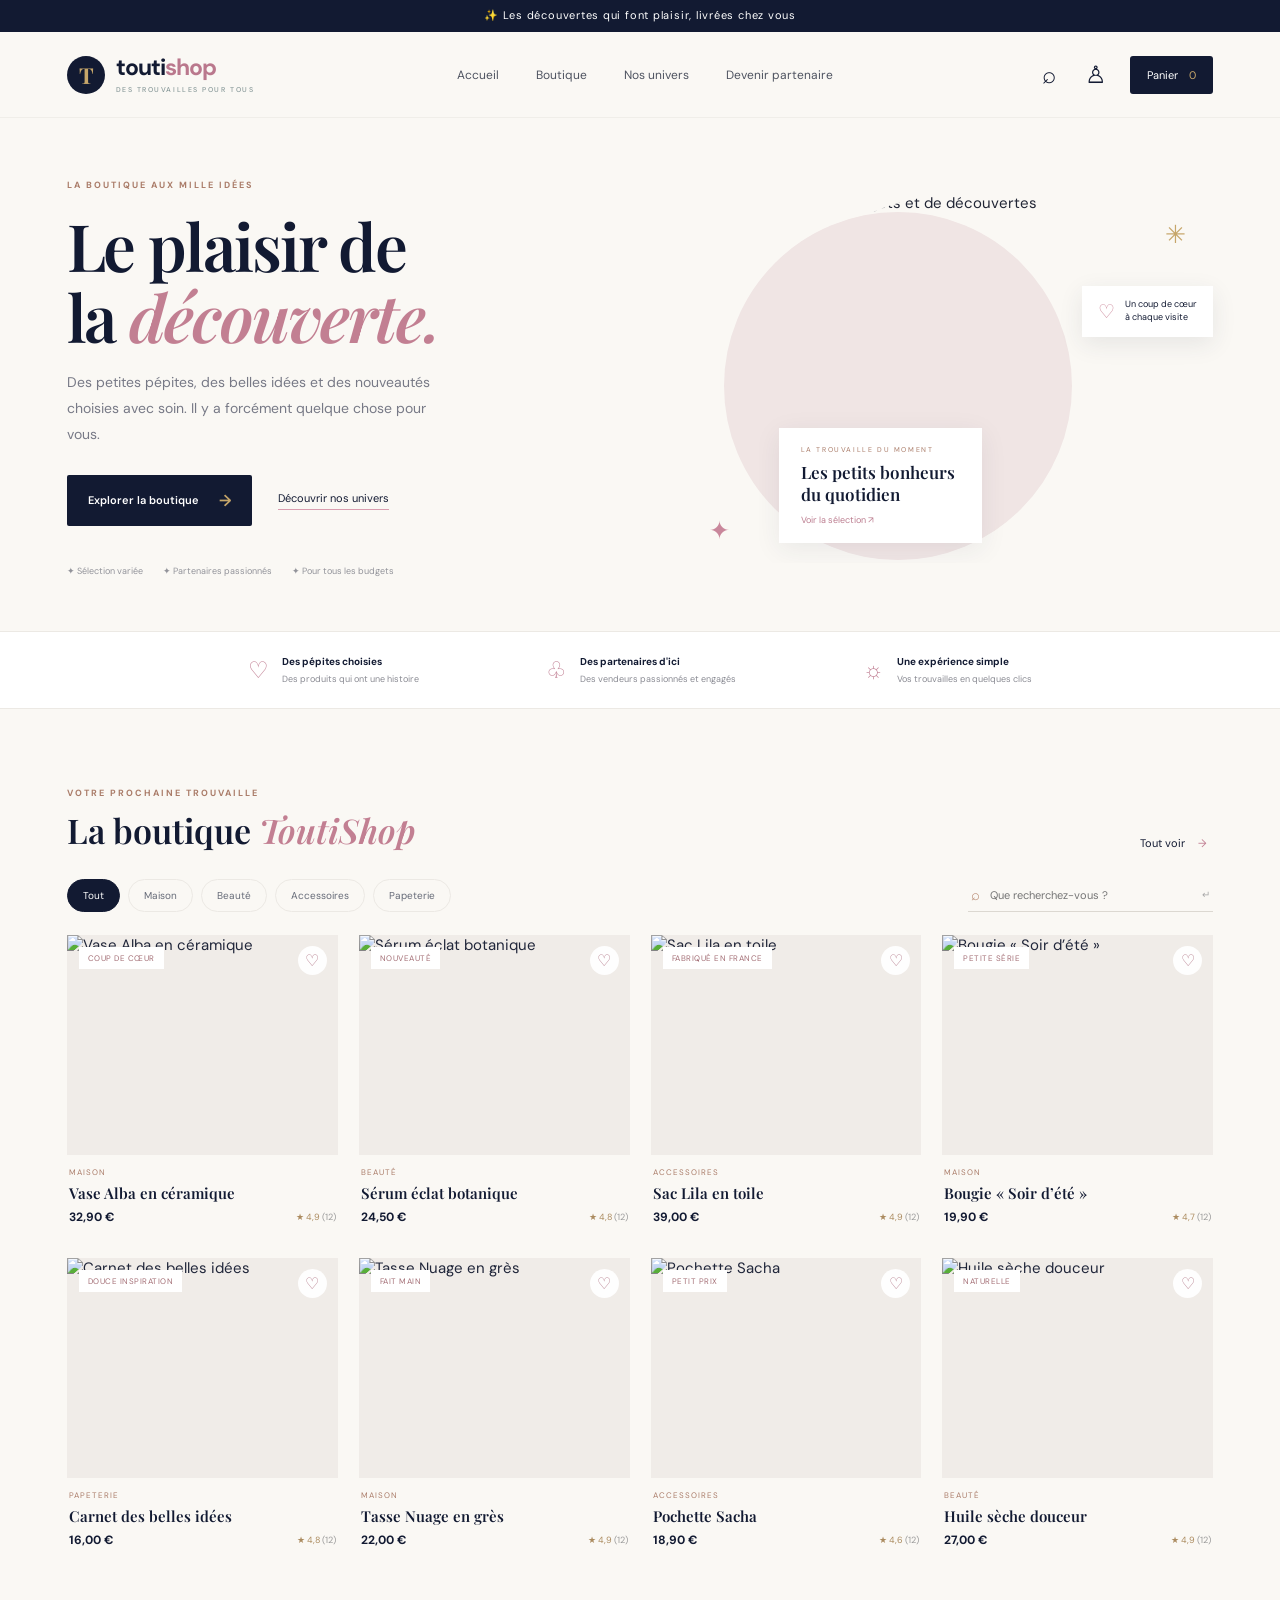
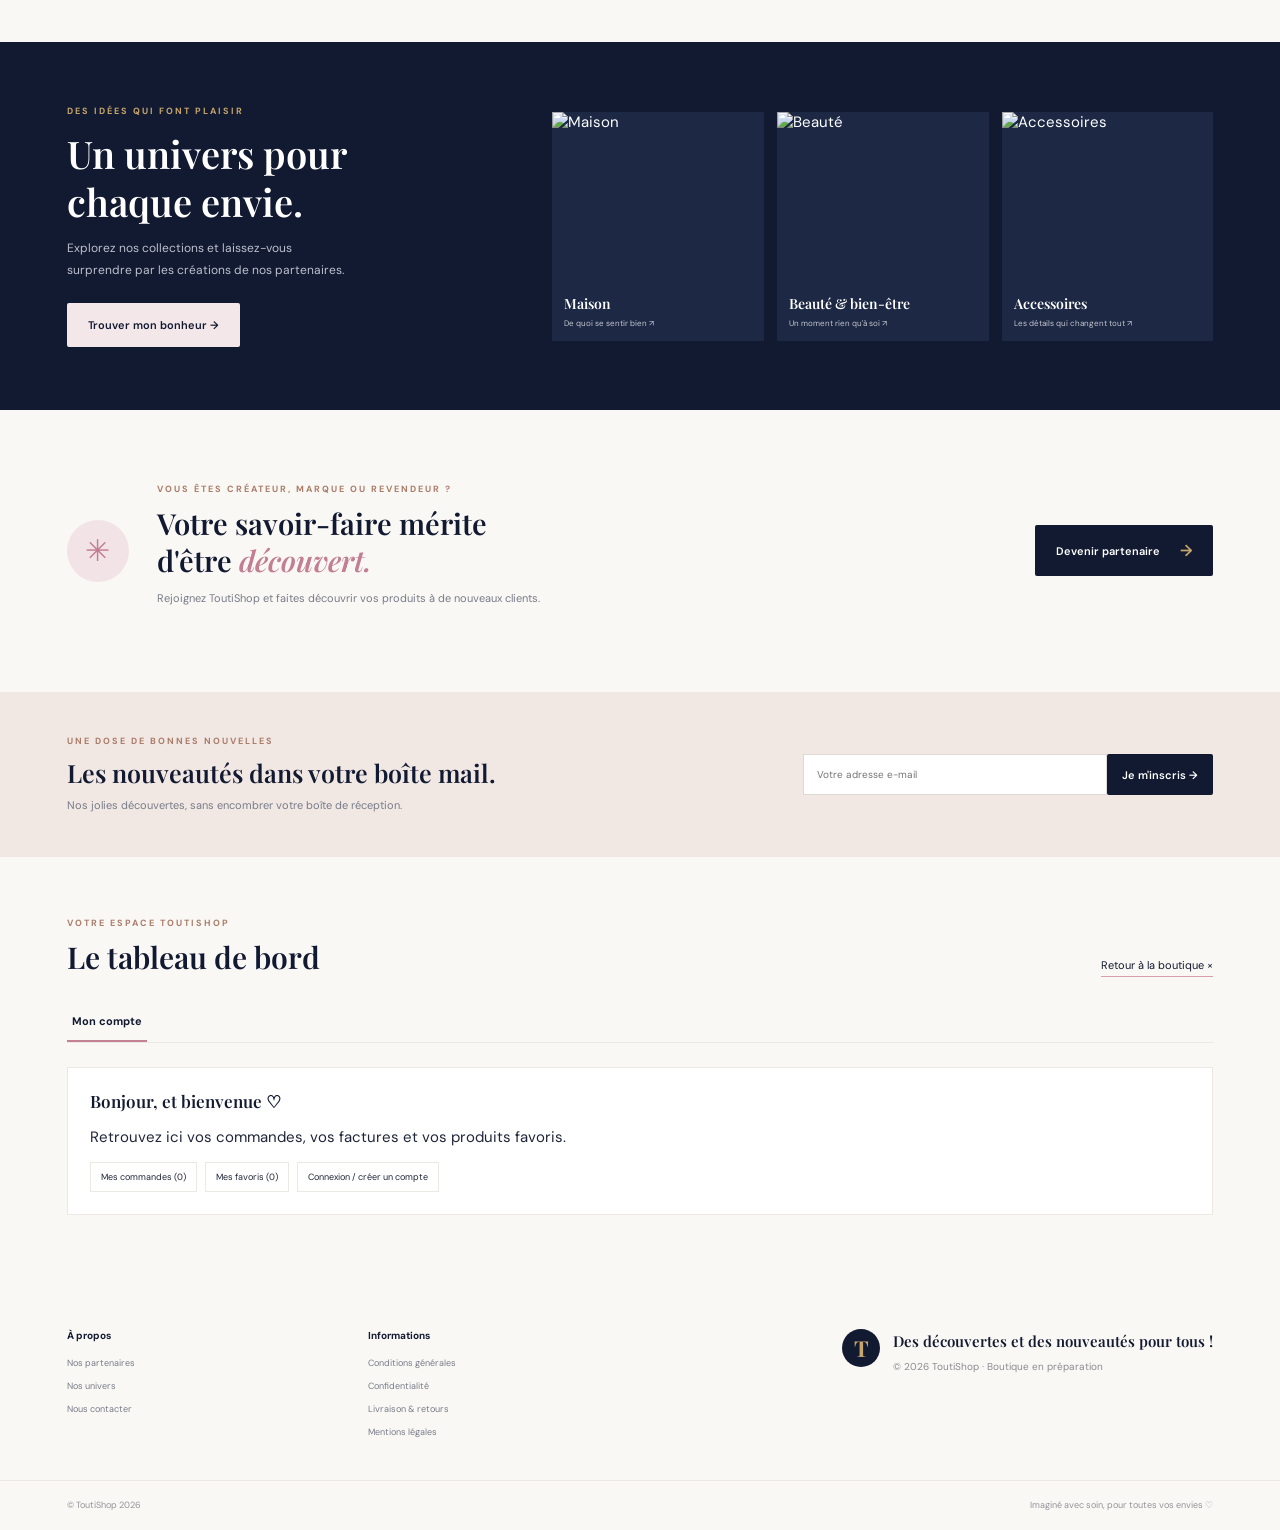
==== public/index.html @ a7beb58e "Add files via upload" ====
<!doctype html>
<html lang="fr">
<head>
  <meta charset="utf-8"><meta name="viewport" content="width=device-width,initial-scale=1">
  <meta name="theme-color" content="#11192f"><meta name="description" content="ToutiShop — Des découvertes et des nouveautés pour tous !">
  <title>ToutiShop — Des découvertes pour tous</title><link rel="preconnect" href="https://fonts.googleapis.com"><link rel="preconnect" href="https://fonts.gstatic.com" crossorigin><link href="https://fonts.googleapis.com/css2?family=DM+Sans:wght@400;500;600;700&family=Playfair+Display:wght@600;700&display=swap" rel="stylesheet"><link rel="stylesheet" href="styles.css">
</head>
<body>
<div class="announcement">✨ Les découvertes qui font plaisir, livrées chez vous</div>
<header class="topbar"><a class="brand" href="#accueil"><span class="brand-mark">T</span><span>touti<span class="brand-pink">shop</span><small>DES TROUVAILLES POUR TOUS</small></span></a><button class="mobile-menu" id="mobileMenu">☰</button><nav id="mainNav"><a href="#accueil">Accueil</a><a href="#boutique">Boutique</a><a href="#univers">Nos univers</a><a href="#partenaires">Devenir partenaire</a></nav><div class="head-actions"><button class="icon-btn" id="searchJump" aria-label="Rechercher">⌕</button><button class="icon-btn" id="accountBtn" aria-label="Mon compte">♙</button><button class="cart-button" id="cartButton">Panier <span id="cartCount">0</span></button></div></header>
<main id="app">
<section class="hero" id="accueil"><div class="hero-copy"><div class="eyebrow">LA BOUTIQUE AUX MILLE IDÉES</div><h1>Le plaisir de<br>la <em>découverte.</em></h1><p>Des petites pépites, des belles idées et des nouveautés choisies avec soin. Il y a forcément quelque chose pour vous.</p><div class="hero-actions"><a class="button primary" href="#boutique">Explorer la boutique <span>→</span></a><a class="text-link" href="#univers">Découvrir nos univers</a></div><div class="hero-trust"><span>✦ Sélection variée</span><span>✦ Partenaires passionnés</span><span>✦ Pour tous les budgets</span></div></div><div class="hero-visual"><div class="hero-orb"></div><div class="hero-photo"><img src="https://images.unsplash.com/photo-1490312278390-ab64016e0aa9?auto=format&fit=crop&w=1050&q=85" alt="Sélection d'objets et de découvertes"/><div class="photo-label"><span>LA TROUVAILLE DU MOMENT</span><strong>Les petits bonheurs<br>du quotidien</strong><a href="#boutique">Voir la sélection ↗</a></div></div><div class="floating-note">♡ <span>Un coup de cœur<br>à chaque visite</span></div><div class="sparkle s1">✳</div><div class="sparkle s2">✦</div></div></section>
<section class="perks"><div><span class="perk-icon">♡</span><p><b>Des pépites choisies</b><small>Des produits qui ont une histoire</small></p></div><div><span class="perk-icon">♧</span><p><b>Des partenaires d'ici</b><small>Des vendeurs passionnés et engagés</small></p></div><div><span class="perk-icon">☼</span><p><b>Une expérience simple</b><small>Vos trouvailles en quelques clics</small></p></div></section>
<section class="shop-section" id="boutique"><div class="section-heading"><div><div class="eyebrow">VOTRE PROCHAINE TROUVAILLE</div><h2>La boutique <em>ToutiShop</em></h2></div><button class="view-all" id="clearFilters">Tout voir <span>→</span></button></div><div class="shop-tools"><div class="category-pills" id="categories"></div><label class="searchbox"><span>⌕</span><input id="searchInput" placeholder="Que recherchez-vous ?"><kbd>↵</kbd></label></div><div class="product-grid" id="productGrid"></div><div class="empty-state hidden" id="emptyState">Aucun article ne correspond à votre recherche. Essayez un autre mot-clé.</div></section>
<section class="editorial" id="univers"><div><div class="eyebrow">DES IDÉES QUI FONT PLAISIR</div><h2>Un univers pour<br>chaque envie.</h2><p>Explorez nos collections et laissez-vous surprendre par les créations de nos partenaires.</p><a class="button light" href="#boutique">Trouver mon bonheur →</a></div><div class="editorial-cards"><button class="universe-card" data-cat="Maison"><img src="https://images.unsplash.com/photo-1616486338812-3dadae4b4ace?auto=format&fit=crop&w=600&q=80" alt="Maison"><span>Maison</span><small>De quoi se sentir bien ↗</small></button><button class="universe-card" data-cat="Beauté"><img src="https://images.unsplash.com/photo-1608248543803-ba4f8c70ae0b?auto=format&fit=crop&w=600&q=80" alt="Beauté"><span>Beauté & bien-être</span><small>Un moment rien qu'à soi ↗</small></button><button class="universe-card" data-cat="Accessoires"><img src="https://images.unsplash.com/photo-1548036328-c9fa89d128fa?auto=format&fit=crop&w=600&q=80" alt="Accessoires"><span>Accessoires</span><small>Les détails qui changent tout ↗</small></button></div></section>
<section class="partner-band" id="partenaires"><div class="partner-icon">✳</div><div><div class="eyebrow">VOUS ÊTES CRÉATEUR, MARQUE OU REVENDEUR ?</div><h2>Votre savoir-faire mérite<br>d'être <em>découvert.</em></h2><p>Rejoignez ToutiShop et faites découvrir vos produits à de nouveaux clients.</p></div><button class="button primary" id="partnerJoin">Devenir partenaire <span>→</span></button></section>
<section class="newsletter"><div><div class="eyebrow">UNE DOSE DE BONNES NOUVELLES</div><h2>Les nouveautés dans votre boîte mail.</h2><p>Nos jolies découvertes, sans encombrer votre boîte de réception.</p></div><form id="newsletterForm"><input type="email" placeholder="Votre adresse e-mail" required><button class="button primary">Je m'inscris →</button></form></section>
<section class="workspace" id="espace"><div class="workspace-head"><div><div class="eyebrow">VOTRE ESPACE TOUTISHOP</div><h2>Le tableau de bord</h2></div><button id="closeWorkspace" class="text-link">Retour à la boutique ×</button></div><div class="role-tabs"><button class="role-tab active" data-role="client">Mon compte</button><button class="role-tab hidden" data-role="partner">Espace partenaire</button><button class="role-tab hidden" data-role="admin">Administration</button></div><div id="dashboard"></div></section>
<section class="legal"><div><b>À propos</b><a href="#partenaires">Nos partenaires</a><a href="#univers">Nos univers</a><button data-legal="contact">Nous contacter</button></div><div><b>Informations</b><button data-legal="cgv">Conditions générales</button><button data-legal="privacy">Confidentialité</button><button data-legal="returns">Livraison & retours</button><button data-legal="legal">Mentions légales</button></div><div class="legal-note"><span class="brand-mark">T</span><p>Des découvertes et des nouveautés pour tous !<br><small>© 2026 ToutiShop · Boutique en préparation</small></p></div></section>
</main><footer><span>© ToutiShop 2026</span><span>Imaginé avec soin, pour toutes vos envies ♡</span></footer>
<div class="overlay hidden" id="overlay"><section class="dialog" role="dialog" aria-modal="true"><button class="dialog-close" id="dialogClose">×</button><div id="dialogContent"></div></section></div>
<div class="toast" id="toast"></div>
<script src="app.js"></script>
</body></html>
---- public/styles.css ----
:root{--navy:#121a32;--navy2:#1c2744;--pink:#d99daf;--pink-light:#f6e9ec;--cream:#faf8f4;--gold:#c6a66a;--ink:#20263a;--muted:#777b89;--line:#ece9e4;--white:#fff;--serif:'Playfair Display',Georgia,serif;--sans:'DM Sans',Arial,sans-serif}*{box-sizing:border-box}html{scroll-behavior:smooth}body{margin:0;background:var(--cream);color:var(--ink);font:15px var(--sans)}button,input{font:inherit}button{cursor:pointer;color:inherit}a{color:inherit;text-decoration:none}.announcement{height:32px;background:var(--navy);color:#fff;text-align:center;font-size:11px;letter-spacing:.07em;padding:8px}.topbar{height:86px;display:flex;align-items:center;justify-content:space-between;padding:0 max(calc((100vw - 1240px)/2),5.2vw);background:var(--cream);position:sticky;top:0;z-index:10;border-bottom:1px solid #f0eee9}.brand{display:flex;align-items:center;gap:11px;color:var(--navy);font-weight:700;font-size:23px;letter-spacing:-1px;line-height:1}.brand-mark{display:grid;place-items:center;width:38px;height:38px;background:var(--navy);border-radius:50%;color:var(--gold);font:700 22px var(--serif)}.brand-pink{color:#ba788d}.brand small{display:block;font:500 7px var(--sans);letter-spacing:1.55px;margin-top:6px;color:#899}.topbar nav{display:flex;gap:37px;font-size:12px;color:#4e5360}.topbar nav a:hover,.text-link:hover{color:#b16d83}.head-actions{display:flex;align-items:center;gap:17px}.icon-btn{border:0;background:none;font-size:24px;color:var(--navy)}.cart-button{background:var(--navy);color:white;border:0;border-radius:3px;padding:12px 17px;font-size:11px}.cart-button span{margin-left:8px;color:var(--gold)}.mobile-menu{display:none}.hero{max-width:1240px;margin:auto;min-height:565px;padding:61px 0 54px;display:grid;grid-template-columns:1fr 1fr;align-items:center;gap:5%}.eyebrow{font-size:9px;letter-spacing:2px;color:#aa7c69;font-weight:700}.hero h1{font:600 clamp(48px,5.1vw,70px)/1.08 var(--serif);letter-spacing:-2.1px;color:var(--navy);margin:19px 0}.hero h1 em,h2 em{color:#c27f92;font-weight:600}.hero-copy>p{color:#777986;max-width:390px;line-height:1.85;font-size:14px}.hero-actions{display:flex;align-items:center;gap:26px;margin-top:27px}.button{display:inline-flex;justify-content:center;align-items:center;gap:20px;border:0;padding:15px 21px;font-size:11px;font-weight:600;border-radius:2px}.primary{background:var(--navy);color:#fff}.primary span{color:var(--gold);font-size:16px}.text-link{font-size:11px;border:0;background:none;color:var(--navy);padding:0;border-bottom:1px solid var(--pink);padding-bottom:4px}.hero-trust{display:flex;gap:20px;margin-top:39px;color:#92939a;font-size:9px}.hero-visual{height:414px;position:relative}.hero-orb{position:absolute;width:348px;height:348px;border-radius:50%;background:#f0e5e4;top:19px;left:55px}.hero-photo{position:absolute;inset:0 22px 0 90px;overflow:hidden;border-radius:48% 48% 3px 3px}.hero-photo img{width:100%;height:100%;object-fit:cover;filter:saturate(.76)}.photo-label{position:absolute;bottom:20px;left:20px;background:white;padding:17px 22px;min-width:203px;box-shadow:0 6px 25px #28304a14}.photo-label span{display:block;font-size:7px;letter-spacing:1.6px;color:#aa7c69;margin-bottom:7px}.photo-label strong{display:block;font:600 17px/1.3 var(--serif);color:var(--navy)}.photo-label a{font-size:9px;color:#bc7e90;display:block;margin-top:9px}.floating-note{position:absolute;right:0;top:93px;background:white;padding:12px 16px;box-shadow:0 7px 25px #27304b18;color:#ce8fa0;font-size:19px;display:flex;gap:10px;align-items:center}.floating-note span{font-size:9px;line-height:1.5;color:var(--navy)}.sparkle{position:absolute;color:var(--gold);font-size:25px}.s1{top:25px;right:27px}.s2{bottom:16px;left:40px;color:#c9879b}.perks{border-block:1px solid var(--line);display:flex;justify-content:center;gap:11%;padding:23px 5%;background:#fff}.perks>div{display:flex;gap:13px;align-items:center}.perk-icon{font-size:23px;color:#c48699}.perks p{margin:0}.perks b,.perks small{display:block}.perks b{font-size:10px;color:var(--navy);margin-bottom:5px}.perks small{font-size:9px;color:#8a8b93}.shop-section{max-width:1240px;margin:auto;padding:78px 0 82px}.section-heading,.workspace-head{display:flex;justify-content:space-between;align-items:end}.section-heading h2,.editorial h2,.partner-band h2,.newsletter h2,.workspace h2{font:600 34px/1.25 var(--serif);margin:10px 0 0;color:var(--navy)}.view-all{background:none;border:0;color:var(--navy);font-size:11px}.view-all span{color:#c17e92;margin-left:10px}.shop-tools{display:flex;align-items:center;justify-content:space-between;margin:28px 0 23px}.category-pills{display:flex;gap:8px;flex-wrap:wrap}.pill{padding:9px 15px;border:1px solid var(--line);background:transparent;border-radius:30px;font-size:10px;color:#666b78}.pill.active{background:var(--navy);border-color:var(--navy);color:white}.searchbox{width:245px;display:flex;align-items:center;gap:8px;border-bottom:1px solid #dcd8d1;padding:6px 3px;color:#b88a72}.searchbox input{border:0;background:transparent;outline:none;width:100%;font-size:11px}.searchbox kbd{font-size:10px;color:#aaa}.product-grid{display:grid;grid-template-columns:repeat(4,1fr);gap:21px}.product-card{min-width:0}.product-image{height:255px;position:relative;background:#f0ece8;overflow:hidden}.product-image img{width:100%;height:100%;object-fit:cover;transition:transform .35s}.product-card:hover img{transform:scale(1.04)}.badge{position:absolute;top:12px;left:12px;background:white;padding:6px 9px;font-size:8px;color:#a46f76;letter-spacing:.5px}.wish{position:absolute;right:11px;top:11px;background:#ffffffeb;border:0;border-radius:50%;width:29px;height:29px;color:#b57c8c;font-size:16px}.wish.selected{background:#c48094;color:white}.quick-add{position:absolute;bottom:10px;left:10px;right:10px;border:0;background:#fff;color:var(--navy);font-size:10px;padding:11px;transform:translateY(60px);transition:.2s}.product-card:hover .quick-add,.quick-add:focus{transform:translateY(0)}.product-meta{padding:12px 2px}.product-cat{font-size:8px;color:#aa7c69;letter-spacing:1px;text-transform:uppercase}.product-meta h3{font:600 15px var(--serif);margin:6px 0;color:var(--navy)}.product-bottom{display:flex;justify-content:space-between;align-items:center}.price{font-size:12px;font-weight:700;color:var(--navy)}.rating{font-size:9px;color:#ab8b5f}.editorial{background:var(--navy);color:white;padding:63px max(calc((100vw - 1240px)/2),5.2vw);display:grid;grid-template-columns:.8fr 1.2fr;gap:45px;align-items:center}.editorial .eyebrow{color:var(--gold)}.editorial h2{color:#fff;font-size:38px;margin:13px 0}.editorial p{color:#bdc1cd;max-width:280px;font-size:12px;line-height:1.8;margin:0 0 22px}.light{background:#f4e7e9;color:var(--navy)}.editorial-cards{display:grid;grid-template-columns:repeat(3,1fr);gap:13px}.universe-card{padding:0 0 13px;border:0;background:#1c2844;color:white;text-align:left;overflow:hidden}.universe-card img{width:100%;height:171px;object-fit:cover;display:block;margin-bottom:11px;filter:saturate(.8)}.universe-card span,.universe-card small{display:block;margin:0 12px}.universe-card span{font:600 14px var(--serif)}.universe-card small{font-size:8px;color:#c5c8d0;margin-top:5px}.partner-band{max-width:1240px;margin:0 auto;padding:73px 0;display:flex;align-items:center;gap:28px}.partner-icon{width:62px;height:62px;display:grid;place-items:center;border-radius:50%;background:#f2e4e6;color:#c27e91;font-size:30px;flex:none}.partner-band h2{font-size:29px}.partner-band p,.newsletter p{font-size:11px;color:#777b89;line-height:1.7}.partner-band .button{margin-left:auto}.newsletter{background:#f1e8e4;padding:43px max(calc((100vw - 1240px)/2),5.2vw);display:flex;align-items:center;justify-content:space-between}.newsletter h2{font-size:25px}.newsletter p{margin:8px 0 0}.newsletter form{display:flex;gap:0;width:410px}.newsletter input{min-width:0;flex:1;border:1px solid #e0d8d3;background:#fff;padding:13px;font-size:10px}.newsletter .button{padding:0 15px}.legal{max-width:1240px;margin:auto;padding:42px 0;display:grid;grid-template-columns:1fr 1fr 2fr;gap:30px}.legal>div:not(.legal-note){display:flex;flex-direction:column;gap:11px}.legal b{font-size:10px;color:var(--navy);margin-bottom:4px}.legal a,.legal button{font-size:9px;color:#777b89;text-align:left;border:0;background:none;padding:0}.legal-note{display:flex;align-items:flex-start;justify-content:flex-end;gap:13px}.legal-note p{font:600 15px var(--serif);color:var(--navy);margin:2px 0}.legal-note small{font:10px var(--sans);color:#8a8b93;display:block;margin-top:9px}footer{height:50px;border-top:1px solid var(--line);display:flex;justify-content:space-between;align-items:center;padding:0 max(calc((100vw - 1240px)/2),5.2vw);color:#92939a;font-size:9px}.overlay{position:fixed;inset:0;z-index:30;background:#121a32a6;display:grid;place-items:center;padding:20px}.hidden{display:none!important}.dialog{position:relative;background:var(--cream);width:min(510px,100%);max-height:90vh;overflow:auto;padding:35px}.dialog-close{position:absolute;right:15px;top:12px;background:none;border:0;font-size:25px;color:#777}.dialog h2{font:600 28px var(--serif);color:var(--navy);margin:6px 0 12px}.dialog p{font-size:12px;color:#777b89;line-height:1.75}.dialog label{display:block;font-size:10px;color:#505565;margin:15px 0 5px}.dialog input,.dialog select,.dialog textarea{width:100%;padding:12px;border:1px solid #e4e0da;background:white;outline-color:#c9879b;font-size:12px}.dialog .button{margin-top:17px;width:100%}.dialog .form-row{display:grid;grid-template-columns:1fr 1fr;gap:13px}.toast{position:fixed;bottom:24px;left:50%;transform:translate(-50%,20px);background:var(--navy);color:white;padding:13px 20px;font-size:11px;opacity:0;transition:.25s;z-index:50;pointer-events:none}.toast.show{opacity:1;transform:translate(-50%,0)}.empty-state{padding:60px;text-align:center;color:#777}.workspace{max-width:1240px;margin:auto;padding:60px 0;min-height:330px}.workspace .workspace-head{margin-bottom:25px}.workspace h2{font-size:30px}.role-tabs{display:flex;border-bottom:1px solid var(--line);gap:20px;margin-bottom:24px}.role-tab{border:0;border-bottom:2px solid transparent;background:none;padding:12px 5px;font-size:11px;color:#747783}.role-tab.active{border-color:#c48094;color:var(--navy);font-weight:700}.dashboard-card{background:white;padding:22px;border:1px solid var(--line);margin:12px 0}.dashboard-card h3{font:600 17px var(--serif);color:var(--navy);margin:0 0 12px}.metric-grid{display:grid;grid-template-columns:repeat(4,1fr);gap:12px}.metric{background:white;border:1px solid var(--line);padding:18px}.metric small{display:block;font-size:9px;color:#868893}.metric strong{display:block;font:600 23px var(--serif);color:var(--navy);margin-top:8px}.data-table{width:100%;border-collapse:collapse;font-size:10px}.data-table th,.data-table td{text-align:left;padding:11px 8px;border-bottom:1px solid var(--line)}.data-table th{color:#777;font-weight:500}.status{display:inline-block;background:#f5e9eb;color:#9c6071;border-radius:20px;padding:5px 8px;font-size:8px}.dashboard-actions{display:flex;gap:8px;flex-wrap:wrap}.small-btn{border:1px solid var(--line);padding:8px 10px;background:white;font-size:9px}.small-btn:hover{border-color:#bd8192;color:#a8667a}.legal-copy h3{font:600 17px var(--serif);color:var(--navy)}@media(max-width:1320px){.hero,.shop-section,.partner-band,.legal,.workspace{margin-left:5.2vw;margin-right:5.2vw}.hero{min-height:500px}.hero-visual{height:370px}.product-image{height:220px}}@media(max-width:850px){.topbar{height:70px;padding:0 5vw}.topbar nav{display:none;position:absolute;top:70px;left:0;right:0;background:var(--cream);padding:20px;flex-direction:column;gap:20px;border-bottom:1px solid var(--line)}.topbar nav.open{display:flex}.mobile-menu{display:block;background:none;border:0;font-size:22px;order:3}.head-actions{gap:8px}.icon-btn{font-size:20px}.cart-button{padding:10px;font-size:10px}.hero{padding-top:43px;grid-template-columns:1fr 1fr;gap:2%}.hero h1{font-size:52px}.hero-trust{gap:8px;flex-wrap:wrap}.hero-visual{height:330px}.hero-orb{width:280px;height:280px;left:15px}.hero-photo{left:45px;right:0}.floating-note{right:-10px}.perks{gap:4%;padding:20px 3%}.perks small{max-width:120px}.product-grid{grid-template-columns:repeat(2,1fr)}.editorial{grid-template-columns:1fr;padding-top:48px;padding-bottom:48px}.editorial-cards{grid-row:1}.universe-card img{height:150px}.partner-band{flex-wrap:wrap}.partner-band .button{margin-left:90px}.newsletter{padding:35px 5%;gap:15px}.newsletter form{width:50%}.legal{grid-template-columns:1fr 1fr}.legal-note{justify-content:flex-start;grid-column:1/-1}.metric-grid{grid-template-columns:repeat(2,1fr)}}@media(max-width:560px){.announcement{font-size:9px}.brand{font-size:19px}.brand-mark{width:32px;height:32px}.brand small{font-size:6px}.head-actions{gap:4px}.hero{display:flex;flex-direction:column;align-items:stretch;padding-top:42px}.hero h1{font-size:54px}.hero-visual{height:335px;margin-top:12px}.hero-photo{left:35px;right:10px}.hero-orb{left:8px}.hero-trust{font-size:8px}.perks{display:grid;grid-template-columns:1fr 1fr;gap:18px;padding:22px 7%}.perk-icon{font-size:19px}.perks small{font-size:8px}.shop-section{padding:52px 0}.section-heading h2{font-size:28px}.shop-tools{align-items:flex-start;flex-direction:column;gap:14px}.searchbox{width:100%}.category-pills{gap:5px}.pill{padding:8px 10px;font-size:9px}.product-grid{gap:12px}.product-image{height:190px}.product-meta h3{font-size:13px}.quick-add{transform:none}.editorial{gap:23px}.editorial h2{font-size:32px}.editorial-cards{gap:7px}.universe-card img{height:105px}.universe-card span{font-size:11px;margin:0 7px}.universe-card small{font-size:7px;margin:5px 7px}.partner-band{padding:44px 0;gap:14px}.partner-icon{width:45px;height:45px}.partner-band h2{font-size:24px}.partner-band p{font-size:10px}.partner-band .button{margin:10px 0 0 59px}.newsletter{display:block}.newsletter h2{font-size:23px}.newsletter form{width:100%;margin-top:18px}.newsletter .button{font-size:9px}.legal{gap:22px;padding:32px 0}.legal-note p{font-size:13px}footer{padding:0 5%;font-size:8px}.role-tabs{gap:9px}.role-tab{font-size:9px;padding-inline:0}.metric-grid{gap:7px}.metric{padding:12px}.metric strong{font-size:19px}.data-table{font-size:8px}.dashboard-card{overflow:auto;padding:14px}.dialog{padding:30px 20px}.dialog .form-row{grid-template-columns:1fr}.workspace{padding:42px 0}}
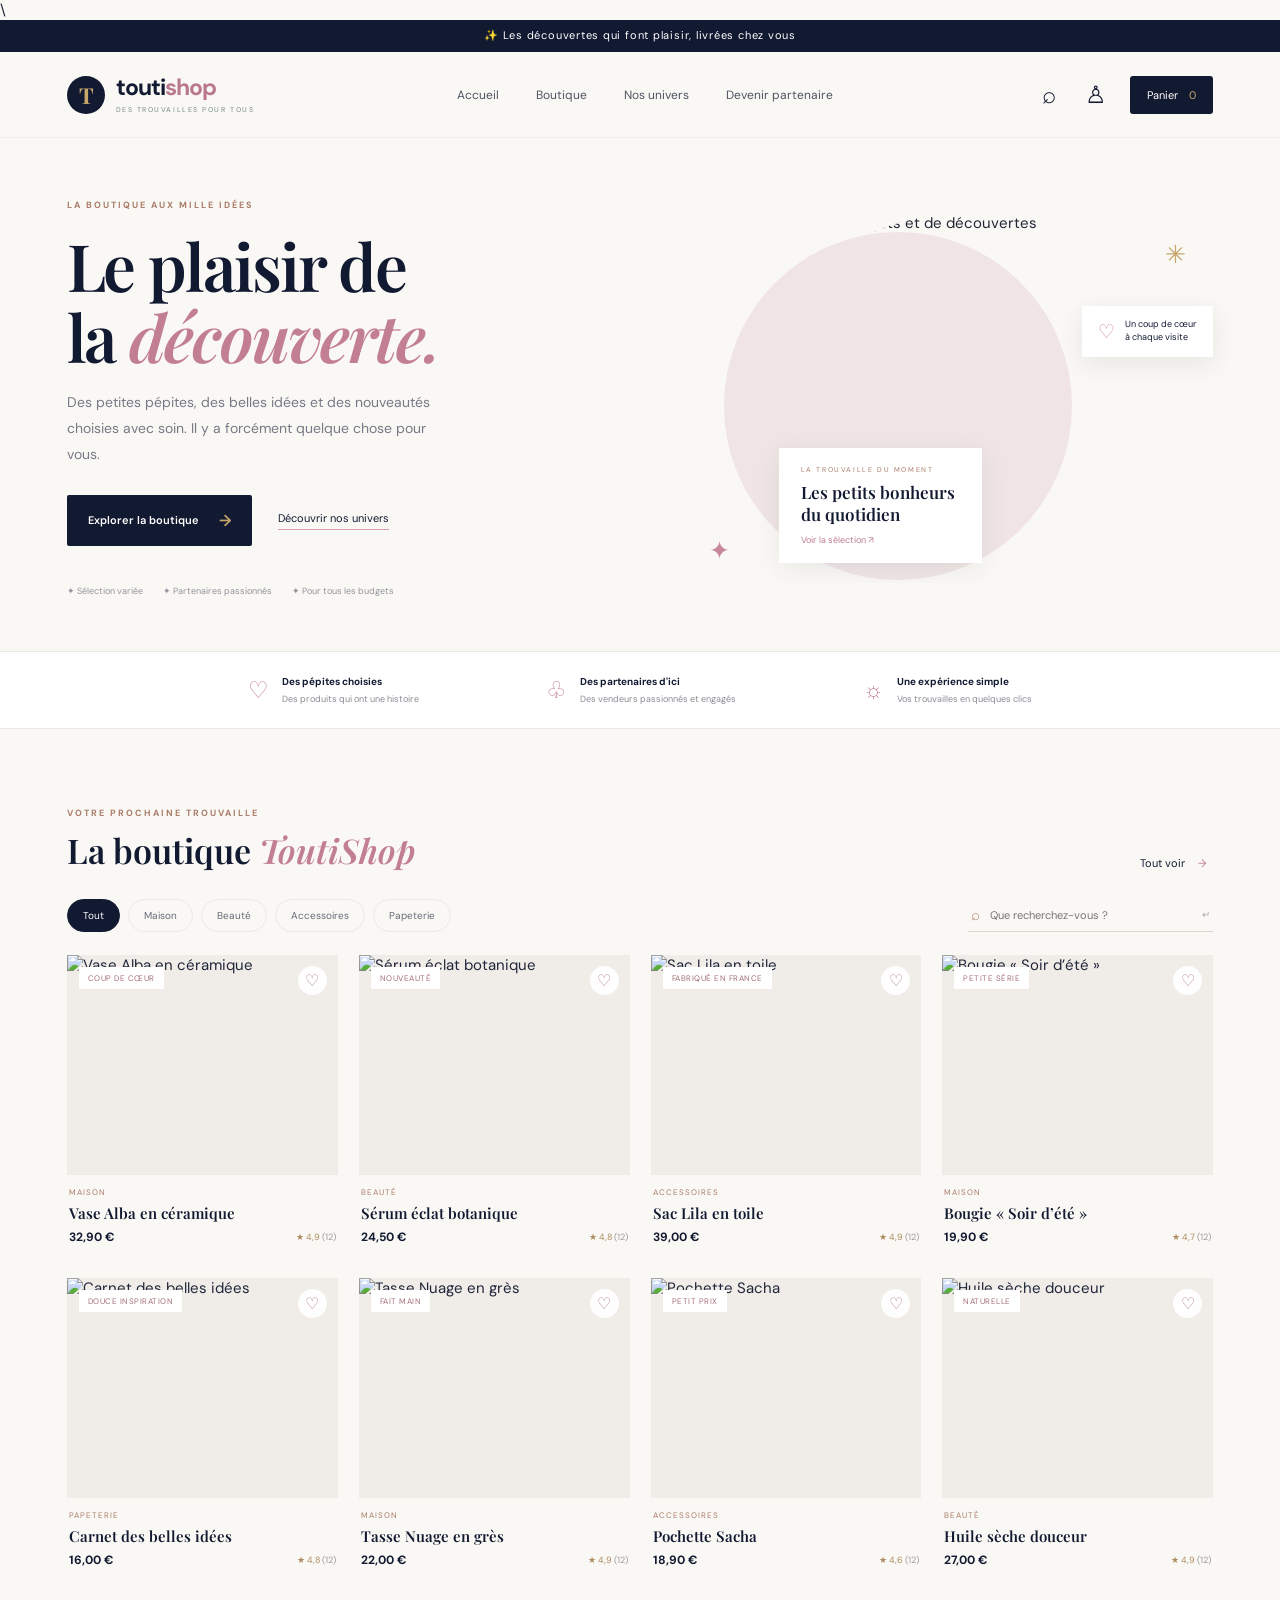
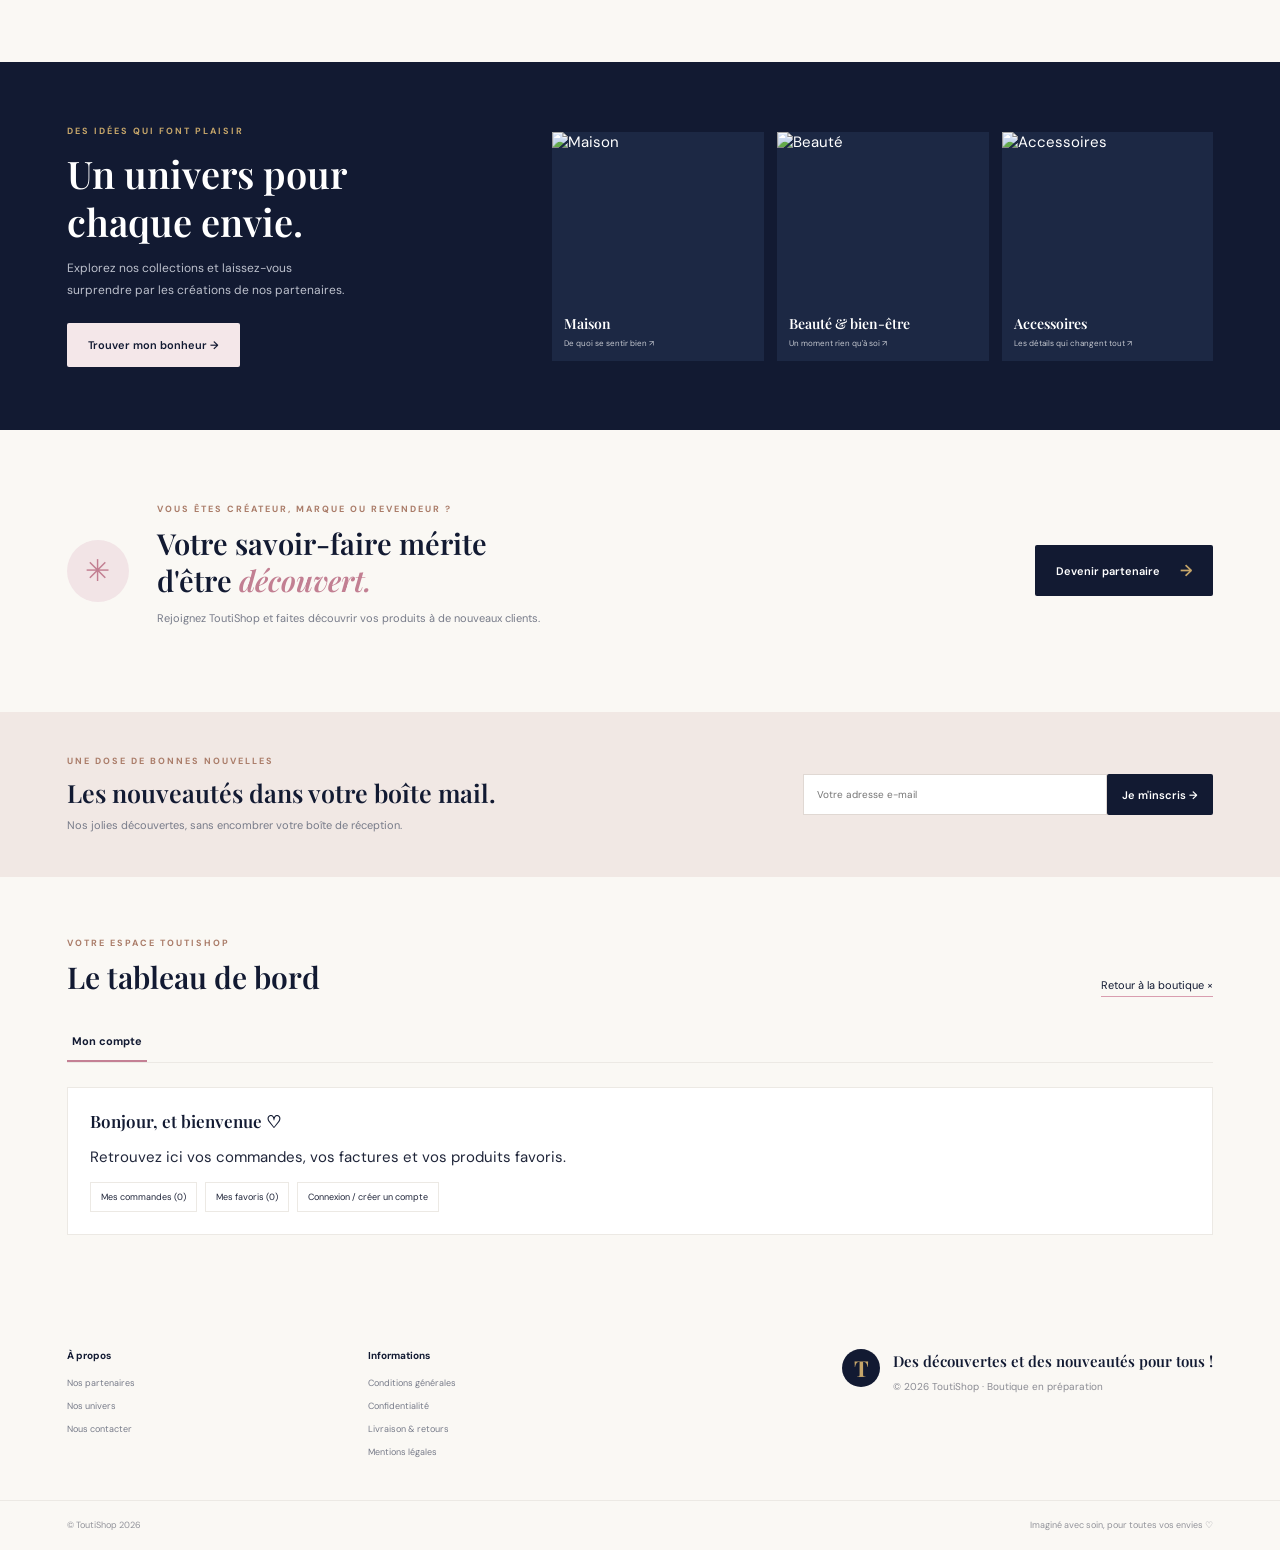
==== commit f2a1ceb8: "Add Google site verification meta tag Added Google site verification meta tag to the head section." ====
--- a/public/index.html
+++ b/public/index.html
@@ -4,7 +4,8 @@
   <meta charset="utf-8"><meta name="viewport" content="width=device-width,initial-scale=1">
   <meta name="theme-color" content="#11192f"><meta name="description" content="ToutiShop — Des découvertes et des nouveautés pour tous !">
   <title>ToutiShop — Des découvertes pour tous</title><link rel="preconnect" href="https://fonts.googleapis.com"><link rel="preconnect" href="https://fonts.gstatic.com" crossorigin><link href="https://fonts.googleapis.com/css2?family=DM+Sans:wght@400;500;600;700&family=Playfair+Display:wght@600;700&display=swap" rel="stylesheet"><link rel="stylesheet" href="styles.css">
-</head>
+</head> 
+  \<meta name="google-site-verification" content="OugVM-nIHFZRplVKU-vjw0HcpEp6ZJbECH4sQX_wVmQ" />
 <body>
 <div class="announcement">✨ Les découvertes qui font plaisir, livrées chez vous</div>
 <header class="topbar"><a class="brand" href="#accueil"><span class="brand-mark">T</span><span>touti<span class="brand-pink">shop</span><small>DES TROUVAILLES POUR TOUS</small></span></a><button class="mobile-menu" id="mobileMenu">☰</button><nav id="mainNav"><a href="#accueil">Accueil</a><a href="#boutique">Boutique</a><a href="#univers">Nos univers</a><a href="#partenaires">Devenir partenaire</a></nav><div class="head-actions"><button class="icon-btn" id="searchJump" aria-label="Rechercher">⌕</button><button class="icon-btn" id="accountBtn" aria-label="Mon compte">♙</button><button class="cart-button" id="cartButton">Panier <span id="cartCount">0</span></button></div></header>
